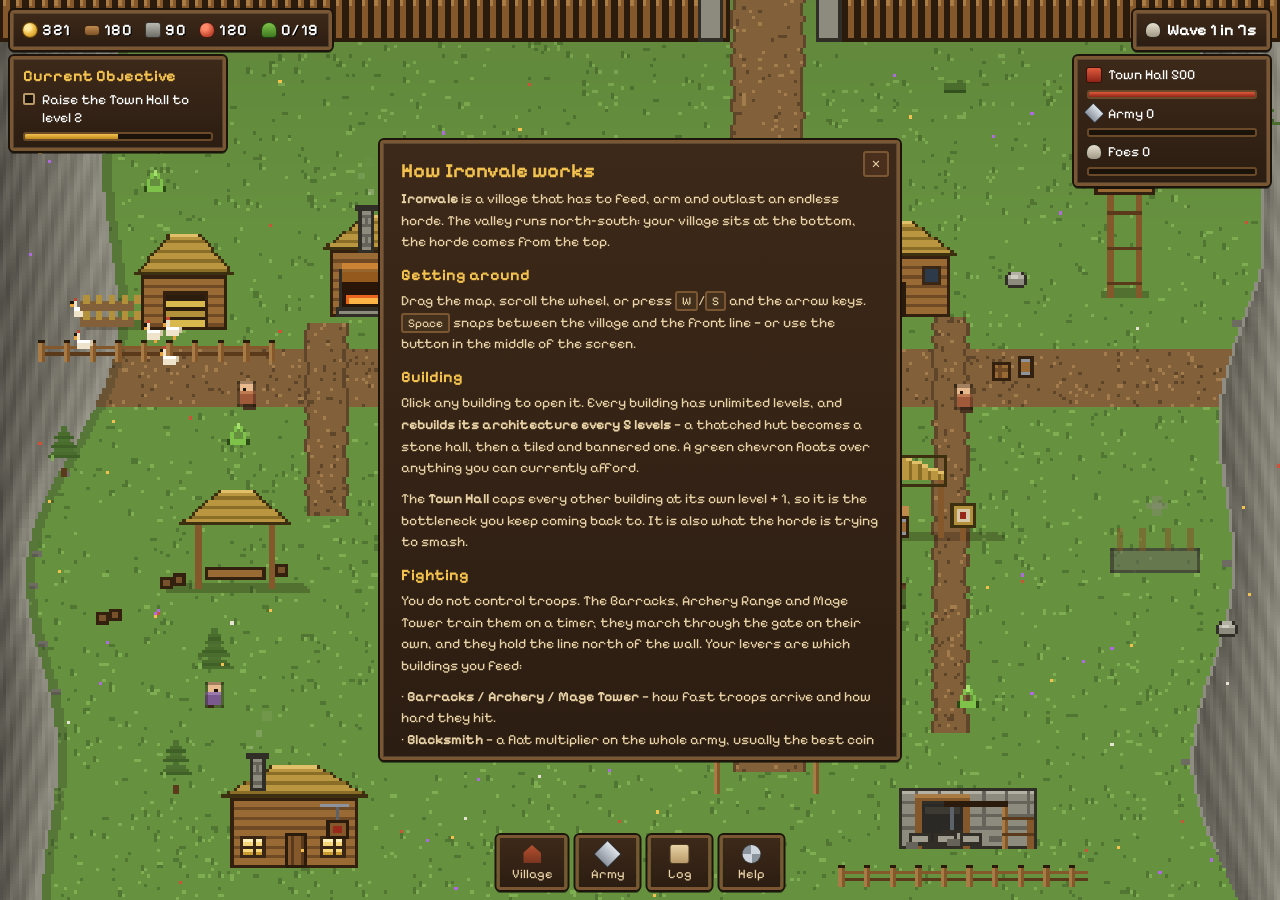
==== index.html @ 11b61f66 "Add Ironvale: pixel-art village builder with endless wave defence A zero-dependency browser game. Th" ====
<!DOCTYPE html>
<html lang="en">
<head>
<meta charset="utf-8">
<meta name="viewport" content="width=device-width,initial-scale=1,maximum-scale=1,user-scalable=no">
<title>Ironvale — Village &amp; Siege</title>
<link rel="icon" href="data:image/svg+xml,%3Csvg xmlns='http://www.w3.org/2000/svg' viewBox='0 0 16 16'%3E%3Crect width='16' height='16' fill='%232c1d12'/%3E%3Cpath d='M3 9h10v5H3z' fill='%238d8a7e'/%3E%3Cpath d='M2 9l6-5 6 5z' fill='%2390392a'/%3E%3Crect x='7' y='11' width='2' height='3' fill='%235b3a1b'/%3E%3C/svg%3E">
<link rel="preconnect" href="https://fonts.googleapis.com">
<link rel="preconnect" href="https://fonts.gstatic.com" crossorigin>
<link href="https://fonts.googleapis.com/css2?family=Pixelify+Sans:wght@400;600;700&display=swap" rel="stylesheet">
<link rel="stylesheet" href="style.css">
</head>
<body>
<div id="app">
  <canvas id="game"></canvas>

  <!-- top-left resource bar -->
  <div id="topbar" class="panel">
    <span class="res" title="Gold"><i class="ic gold"></i><b id="r-gold">0</b></span>
    <span class="res" title="Wood"><i class="ic wood"></i><b id="r-wood">0</b></span>
    <span class="res" title="Stone"><i class="ic stone"></i><b id="r-stone">0</b></span>
    <span class="res" title="Food"><i class="ic food"></i><b id="r-food">0</b></span>
    <span class="res" title="Population"><i class="ic pop"></i><b id="r-pop">0/0</b></span>
  </div>

  <!-- top-right wave clock -->
  <div id="waveclock" class="panel">
    <i class="ic skull"></i><b id="wave-label">Wave 1</b>
  </div>

  <!-- left quest / objective -->
  <div id="questpanel" class="panel">
    <div class="ph">Current Objective<span class="bang" id="quest-bang">!</span></div>
    <div class="pb"><span class="chk" id="quest-chk"></span><span id="quest-text">Raise the Town Hall</span></div>
    <div class="bar"><i id="quest-bar"></i></div>
  </div>

  <!-- right stat readout -->
  <div id="statpanel" class="panel">
    <div class="row"><i class="ic hp"></i><span id="s-hp-label">Town Hall</span></div>
    <div class="bar hp"><i id="s-hp-bar"></i></div>
    <div class="row"><i class="ic sword"></i><span id="s-army">Army 0</span></div>
    <div class="bar"><i id="s-army-bar"></i></div>
    <div class="row"><i class="ic skull"></i><span id="s-foes">Foes 0</span></div>
    <div class="bar foe"><i id="s-foe-bar"></i></div>
  </div>

  <!-- scroll affordance -->
  <button id="jump" class="jumpbtn">▲<span>Battlefield</span></button>

  <!-- building upgrade sheet -->
  <div id="buildpanel" class="panel sheet hidden">
    <button id="bp-close" class="x">✕</button>
    <div class="bp-head">
      <canvas id="bp-icon" width="72" height="72"></canvas>
      <div>
        <h2 id="bp-name">Town Hall</h2>
        <div class="tier" id="bp-tier">Level 1 · Tier I</div>
        <p id="bp-blurb"></p>
      </div>
    </div>
    <div class="bp-stats" id="bp-stats"></div>
    <div class="bp-cost" id="bp-cost"></div>
    <button id="bp-upgrade" class="cta">Upgrade</button>
    <div class="bp-note" id="bp-note"></div>
  </div>

  <!-- bottom toolbar -->
  <div id="toolbar">
    <button data-tab="village"><i class="ic home"></i><span>Village</span></button>
    <button data-tab="army"><i class="ic sword"></i><span>Army</span></button>
    <button data-tab="log"><i class="ic scroll"></i><span>Log</span><span class="bang" id="log-bang">!</span></button>
    <button data-tab="help"><i class="ic gear"></i><span>Help</span></button>
  </div>

  <!-- generic list sheet (army / log / help) -->
  <div id="sheet" class="panel sheet hidden">
    <button id="sh-close" class="x">✕</button>
    <h2 id="sh-title">Army</h2>
    <div id="sh-body"></div>
  </div>

  <!-- defeat -->
  <div id="defeat" class="hidden">
    <div class="panel sheet">
      <h2>The village has fallen</h2>
      <p id="df-text"></p>
      <button id="df-btn" class="cta">Rebuild</button>
    </div>
  </div>

  <div id="toasts"></div>
</div>
<script type="module" src="src/main.js"></script>
</body>
</html>
---- style.css ----
:root{
  --ink:#1d140c;
  --panel:#2c1d12;
  --panel2:#3d2919;
  --edge:#c9a367;
  --edge2:#7a5732;
  --tan:#e9d3a6;
  --tan2:#b99a68;
  --gold:#f2c14e;
  --red:#c2452f;
  --green:#7fc24a;
  --blue:#5aa6d8;
}
*{box-sizing:border-box;margin:0;padding:0}
html,body{height:100%;overflow:hidden;background:#14100c;}
body{
  font-family:'Pixelify Sans',ui-monospace,'DejaVu Sans Mono',monospace;
  color:var(--tan);
  -webkit-font-smoothing:none;
  user-select:none;-webkit-user-select:none;
  touch-action:none;
}
#app{position:fixed;inset:0;overflow:hidden}
#game{
  position:absolute;inset:0;width:100%;height:100%;
  image-rendering:pixelated;image-rendering:crisp-edges;
  display:block;background:#3f6b34;cursor:grab;
}
#game.drag{cursor:grabbing}

/* ---------- panel chrome ---------- */
.panel{
  position:absolute;
  background:linear-gradient(#3d2919,#2c1d12);
  border:3px solid var(--edge2);
  outline:2px solid var(--ink);
  border-radius:4px;
  box-shadow:0 3px 0 rgba(0,0,0,.45), inset 0 0 0 1px rgba(233,211,166,.18);
  padding:7px 10px;
  font-size:15px;
  line-height:1.25;
}
.panel h2{font-size:20px;color:var(--gold);margin-bottom:4px;font-weight:700}

/* ---------- resources ---------- */
#topbar{top:10px;left:10px;display:flex;gap:14px;align-items:center}
.res{display:flex;align-items:center;gap:5px;font-size:16px;color:#fff;text-shadow:1px 1px 0 #000}
.res b{font-weight:600;letter-spacing:.5px}

.ic{width:14px;height:14px;display:inline-block;flex:0 0 14px;
    background-repeat:no-repeat;background-size:contain;image-rendering:pixelated}
.ic.gold{background:radial-gradient(circle at 35% 32%,#ffe9a0 22%,var(--gold) 45%,#b8860f 100%);border-radius:50%;box-shadow:0 0 0 1px #6b4a06}
.ic.wood{background:linear-gradient(#c08a4d,#7d5228);border-radius:3px;box-shadow:0 0 0 1px #3a2515;height:9px}
.ic.stone{background:linear-gradient(#b9b9b1,#6e6e68);border-radius:2px;box-shadow:0 0 0 1px #35352f}
.ic.food{background:radial-gradient(circle at 35% 30%,#ff8a6a 20%,#c2452f 70%);border-radius:50% 50% 45% 45%;box-shadow:0 0 0 1px #4a1a12}
.ic.pop{background:linear-gradient(#7fc24a,#3f7a20);border-radius:50% 50% 3px 3px;box-shadow:0 0 0 1px #1e3d10}
.ic.skull{background:linear-gradient(#e6e0cf,#a09884);border-radius:50% 50% 35% 35%;box-shadow:0 0 0 1px #2a251c}
.ic.hp{background:linear-gradient(#e05a3d,#8e2417);border-radius:2px;box-shadow:0 0 0 1px #3a1109}
.ic.sword{background:linear-gradient(#dfe4ea,#8a929c);transform:rotate(45deg);width:12px;height:12px;box-shadow:0 0 0 1px #2b3037}
.ic.home{background:linear-gradient(#b5502f,#7a3520);clip-path:polygon(50% 0,100% 45%,100% 100%,0 100%,0 45%)}
.ic.scroll{background:linear-gradient(#e9d3a6,#b99a68);border-radius:2px;box-shadow:0 0 0 1px #4a3a22}
.ic.gear{background:conic-gradient(#cfd6dd 0 25%,#8b939c 0 50%,#cfd6dd 0 75%,#8b939c 0);border-radius:50%;box-shadow:0 0 0 1px #333}

/* ---------- wave clock ---------- */
#waveclock{top:10px;right:10px;display:flex;align-items:center;gap:7px;color:#fff;font-size:16px}

/* ---------- quest ---------- */
#questpanel{top:56px;left:10px;width:216px}
.ph{color:var(--gold);font-size:16px;margin-bottom:5px;position:relative;font-weight:700}
.pb{display:flex;gap:7px;align-items:flex-start;font-size:14px;color:#fff}
.chk{width:12px;height:12px;flex:0 0 12px;margin-top:2px;border:2px solid var(--tan2);background:#1b1209;border-radius:2px}
.chk.done{background:var(--green);border-color:#3f7a20}
.bang{
  position:absolute;top:-14px;right:-14px;width:17px;height:17px;border-radius:3px;
  background:var(--red);color:#fff;font-size:13px;line-height:17px;text-align:center;
  border:2px solid #6b1d12;box-shadow:0 2px 0 rgba(0,0,0,.4);
  animation:bob .9s ease-in-out infinite alternate;
}
@keyframes bob{from{transform:translateY(0)}to{transform:translateY(-3px)}}
.bar{margin-top:6px;height:9px;background:#1b1209;border:2px solid #6b4a2a;border-radius:3px;overflow:hidden}
.bar>i{display:block;height:100%;width:0%;background:linear-gradient(var(--gold),#c08a1e);transition:width .25s}
.bar.hp>i{background:linear-gradient(#e05a3d,#8e2417)}
.bar.foe>i{background:linear-gradient(#b06adf,#5c2a86)}

/* ---------- stats ---------- */
#statpanel{top:56px;right:10px;width:196px}
#statpanel .row{display:flex;align-items:center;gap:7px;font-size:14px;color:#fff;margin-top:6px}
#statpanel .row:first-child{margin-top:0}

/* ---------- jump button ---------- */
.jumpbtn{
  position:absolute;top:50%;left:50%;transform:translateX(-50%);
  background:linear-gradient(#3d2919,#2c1d12);color:var(--tan);
  border:3px solid var(--edge2);outline:2px solid var(--ink);border-radius:4px;
  font-family:inherit;font-size:15px;padding:6px 14px;cursor:pointer;
  display:flex;align-items:center;gap:8px;
  box-shadow:0 3px 0 rgba(0,0,0,.45);
}
.jumpbtn:hover{background:linear-gradient(#4d3520,#372213);color:#fff}
.jumpbtn:active{transform:translateX(-50%) translateY(2px);box-shadow:0 1px 0 rgba(0,0,0,.45)}

/* ---------- toolbar ---------- */
#toolbar{
  position:absolute;bottom:10px;left:50%;transform:translateX(-50%);
  display:flex;gap:8px;
}
#toolbar button{
  background:linear-gradient(#3d2919,#2c1d12);color:var(--tan);
  border:3px solid var(--edge2);outline:2px solid var(--ink);border-radius:4px;
  font-family:inherit;font-size:13px;padding:7px 12px 5px;cursor:pointer;
  display:flex;flex-direction:column;align-items:center;gap:3px;min-width:64px;position:relative;
  box-shadow:0 3px 0 rgba(0,0,0,.45);
}
#toolbar button:hover{background:linear-gradient(#4d3520,#372213);color:#fff}
#toolbar button:active{transform:translateY(2px);box-shadow:0 1px 0 rgba(0,0,0,.45)}
#toolbar .ic{width:18px;height:18px;flex:0 0 18px}

/* ---------- sheets ---------- */
.sheet{
  left:50%;top:50%;transform:translate(-50%,-50%);
  width:min(520px,calc(100vw - 28px));
  max-height:min(76vh,620px);overflow:auto;
  padding:16px 18px 18px;z-index:20;
}
.sheet .x{
  position:absolute;top:8px;right:8px;width:26px;height:26px;
  background:#4a2f1c;color:var(--tan);border:2px solid var(--edge2);border-radius:3px;
  font-family:inherit;font-size:14px;cursor:pointer;line-height:1;
}
.sheet .x:hover{background:var(--red);color:#fff}
.hidden{display:none !important}

.bp-head{display:flex;gap:14px;align-items:flex-start;margin-bottom:12px}
#bp-icon{
  width:72px;height:72px;flex:0 0 72px;image-rendering:pixelated;
  background:#43301c;border:2px solid var(--edge2);border-radius:3px;
}
.tier{color:var(--gold);font-size:14px;margin-bottom:5px}
.bp-head p{font-size:13px;color:var(--tan2);line-height:1.4}

.bp-stats{display:grid;grid-template-columns:1fr auto auto auto;gap:5px 9px;font-size:14px;align-items:center;
  background:#241609;border:2px solid #5a3f24;border-radius:3px;padding:9px 11px;margin-bottom:11px}
.bp-stats .k{color:var(--tan2)}
.bp-stats .a{color:#fff;text-align:right}
.bp-stats .ar{color:var(--tan2);text-align:center}
.bp-stats .b{color:var(--green);text-align:right;font-weight:600}

.bp-cost{display:flex;gap:16px;justify-content:center;margin-bottom:11px;font-size:16px}
.bp-cost .c{display:flex;align-items:center;gap:5px;color:#fff}
.bp-cost .c.no{color:#e0603f}

.cta{
  width:100%;background:linear-gradient(#6f9c3a,#3f6b20);color:#fff;
  border:3px solid #2c4a15;outline:2px solid var(--ink);border-radius:4px;
  font-family:inherit;font-size:18px;padding:9px;cursor:pointer;
  box-shadow:0 3px 0 rgba(0,0,0,.45);text-shadow:1px 1px 0 rgba(0,0,0,.4);
}
.cta:hover{filter:brightness(1.12)}
.cta:active{transform:translateY(2px);box-shadow:0 1px 0 rgba(0,0,0,.45)}
.cta:disabled{background:linear-gradient(#5b5348,#3a352d);border-color:#2a251f;cursor:not-allowed;filter:none;color:#9a9086}
.bp-note{font-size:13px;color:var(--tan2);text-align:center;margin-top:8px;min-height:16px}

/* list rows in sheets */
.lrow{display:flex;gap:11px;align-items:center;padding:8px 10px;background:#241609;
  border:2px solid #5a3f24;border-radius:3px;margin-bottom:7px}
.lrow canvas{width:32px;height:32px;flex:0 0 32px;image-rendering:pixelated}
.lrow .n{flex:1;font-size:15px;color:#fff}
.lrow .d{font-size:12px;color:var(--tan2);display:block;margin-top:2px}
.lrow .v{font-size:16px;color:var(--gold)}
.logline{font-size:13px;color:var(--tan);padding:4px 0;border-bottom:1px solid #4a3521}
.logline b{color:var(--gold)}
#sh-body p{font-size:14px;line-height:1.55;margin-bottom:9px;color:var(--tan)}
#sh-body h3{color:var(--gold);font-size:16px;margin:12px 0 5px}
#sh-body kbd{background:#43301c;border:2px solid var(--edge2);border-radius:3px;padding:1px 5px;font-family:inherit;font-size:12px}

/* defeat */
#defeat{position:absolute;inset:0;background:rgba(10,6,3,.82);z-index:40}
#defeat .sheet{width:min(430px,calc(100vw - 28px));text-align:center}
#defeat p{font-size:14px;line-height:1.55;margin:10px 0 16px;color:var(--tan)}

/* toasts */
#toasts{position:absolute;bottom:78px;left:50%;transform:translateX(-50%);
  display:flex;flex-direction:column;align-items:center;gap:6px;pointer-events:none;z-index:30}
.toast{background:linear-gradient(#3d2919,#2c1d12);border:3px solid var(--edge2);outline:2px solid var(--ink);
  border-radius:4px;padding:6px 13px;font-size:14px;color:#fff;
  animation:tin .25s ease-out, tout .4s ease-in 2.4s forwards}
.toast.good{border-color:#4a7a28}
.toast.bad{border-color:#8e2417}
@keyframes tin{from{opacity:0;transform:translateY(9px)}to{opacity:1;transform:none}}
@keyframes tout{to{opacity:0;transform:translateY(-9px)}}

/* small screens */
@media (max-width:620px){
  #questpanel{width:170px;font-size:13px}
  #statpanel{width:150px}
  #topbar{gap:9px;font-size:13px;padding:5px 7px}
  .res{font-size:13px}
  #toolbar button{min-width:54px;font-size:11px;padding:6px 8px 4px}
  .jumpbtn span{display:none}
}
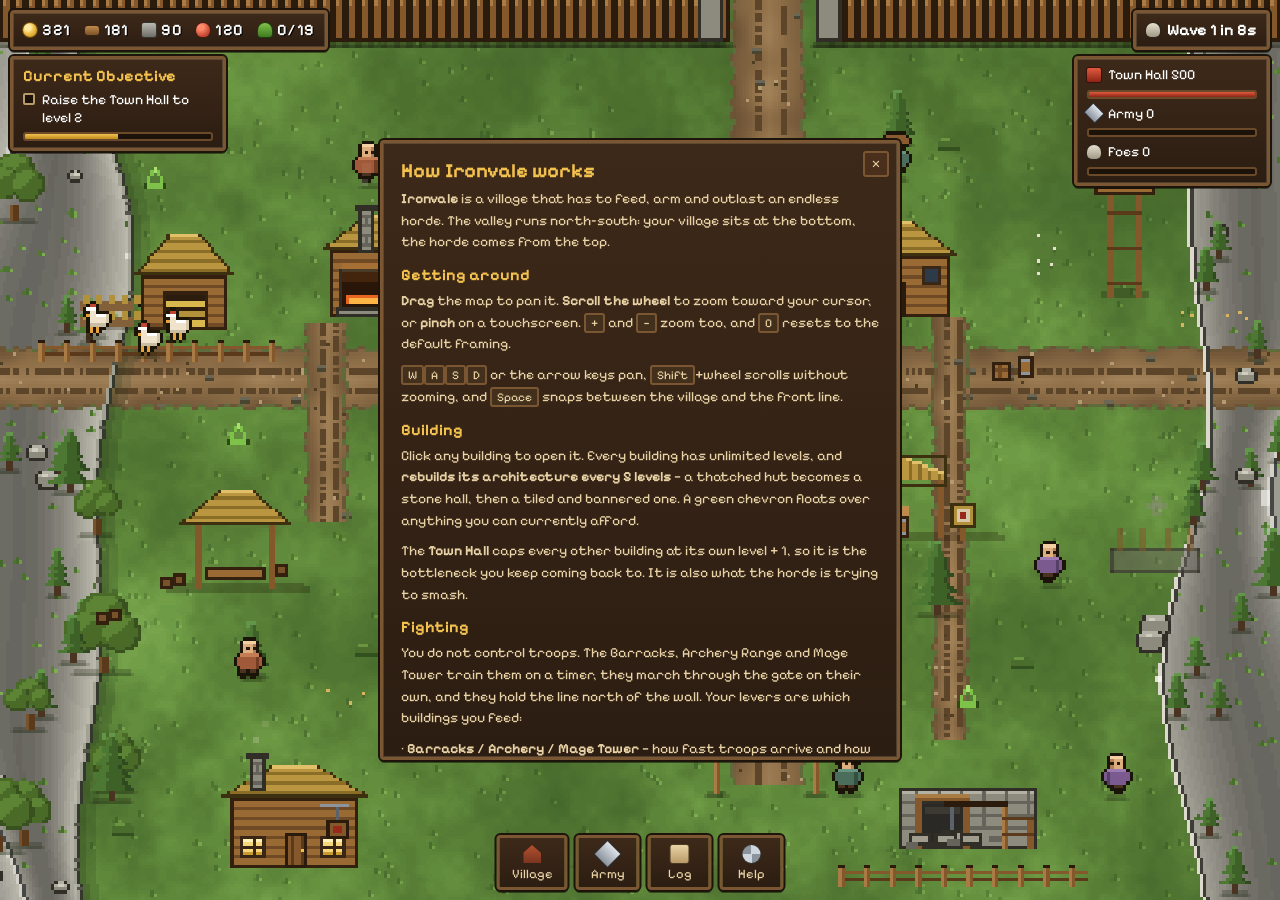
==== commit 979bb3ec: "Add zoom, remove the jump button, and rework the art Zoom: the wheel zooms toward the cursor, pinch " ====
--- a/index.html
+++ b/index.html
@@ -7,7 +7,11 @@
 <link rel="icon" href="data:image/svg+xml,%3Csvg xmlns='http://www.w3.org/2000/svg' viewBox='0 0 16 16'%3E%3Crect width='16' height='16' fill='%232c1d12'/%3E%3Cpath d='M3 9h10v5H3z' fill='%238d8a7e'/%3E%3Cpath d='M2 9l6-5 6 5z' fill='%2390392a'/%3E%3Crect x='7' y='11' width='2' height='3' fill='%235b3a1b'/%3E%3C/svg%3E">
 <link rel="preconnect" href="https://fonts.googleapis.com">
 <link rel="preconnect" href="https://fonts.gstatic.com" crossorigin>
-<link href="https://fonts.googleapis.com/css2?family=Pixelify+Sans:wght@400;600;700&display=swap" rel="stylesheet">
+<!-- Loaded non-blocking: a stylesheet that hangs also delays deferred module
+     scripts, which stalled first paint by ~13s on a network that cannot reach
+     Google Fonts. The stack below it renders fine on its own. -->
+<link href="https://fonts.googleapis.com/css2?family=Pixelify+Sans:wght@400;600;700&display=swap"
+      rel="stylesheet" media="print" onload="this.media='all'">
 <link rel="stylesheet" href="style.css">
 </head>
 <body>
@@ -44,9 +48,6 @@
     <div class="row"><i class="ic skull"></i><span id="s-foes">Foes 0</span></div>
     <div class="bar foe"><i id="s-foe-bar"></i></div>
   </div>
-
-  <!-- scroll affordance -->
-  <button id="jump" class="jumpbtn">▲<span>Battlefield</span></button>
 
   <!-- building upgrade sheet -->
   <div id="buildpanel" class="panel sheet hidden">
--- a/style.css
+++ b/style.css
@@ -86,18 +86,6 @@
 #statpanel{top:56px;right:10px;width:196px}
 #statpanel .row{display:flex;align-items:center;gap:7px;font-size:14px;color:#fff;margin-top:6px}
 #statpanel .row:first-child{margin-top:0}
-
-/* ---------- jump button ---------- */
-.jumpbtn{
-  position:absolute;top:50%;left:50%;transform:translateX(-50%);
-  background:linear-gradient(#3d2919,#2c1d12);color:var(--tan);
-  border:3px solid var(--edge2);outline:2px solid var(--ink);border-radius:4px;
-  font-family:inherit;font-size:15px;padding:6px 14px;cursor:pointer;
-  display:flex;align-items:center;gap:8px;
-  box-shadow:0 3px 0 rgba(0,0,0,.45);
-}
-.jumpbtn:hover{background:linear-gradient(#4d3520,#372213);color:#fff}
-.jumpbtn:active{transform:translateX(-50%) translateY(2px);box-shadow:0 1px 0 rgba(0,0,0,.45)}
 
 /* ---------- toolbar ---------- */
 #toolbar{
@@ -196,5 +184,4 @@
   #topbar{gap:9px;font-size:13px;padding:5px 7px}
   .res{font-size:13px}
   #toolbar button{min-width:54px;font-size:11px;padding:6px 8px 4px}
-  .jumpbtn span{display:none}
 }
